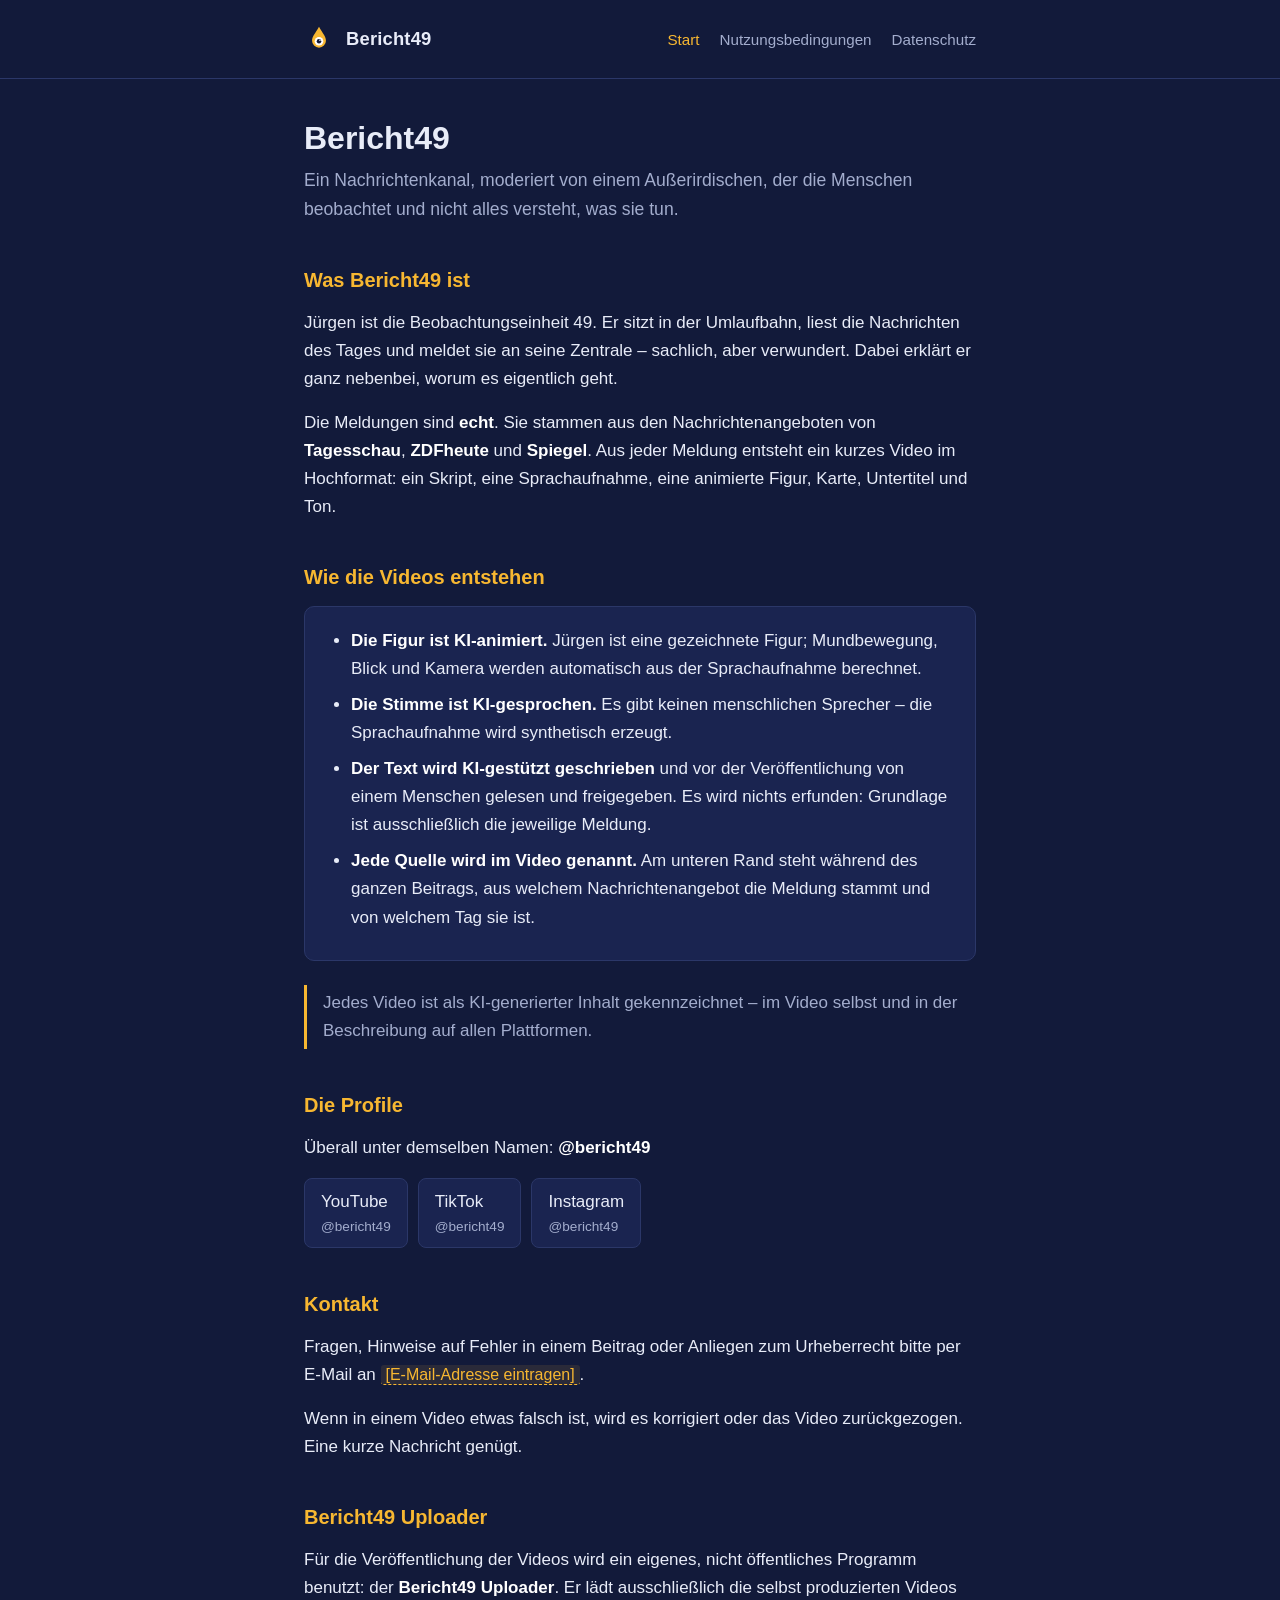
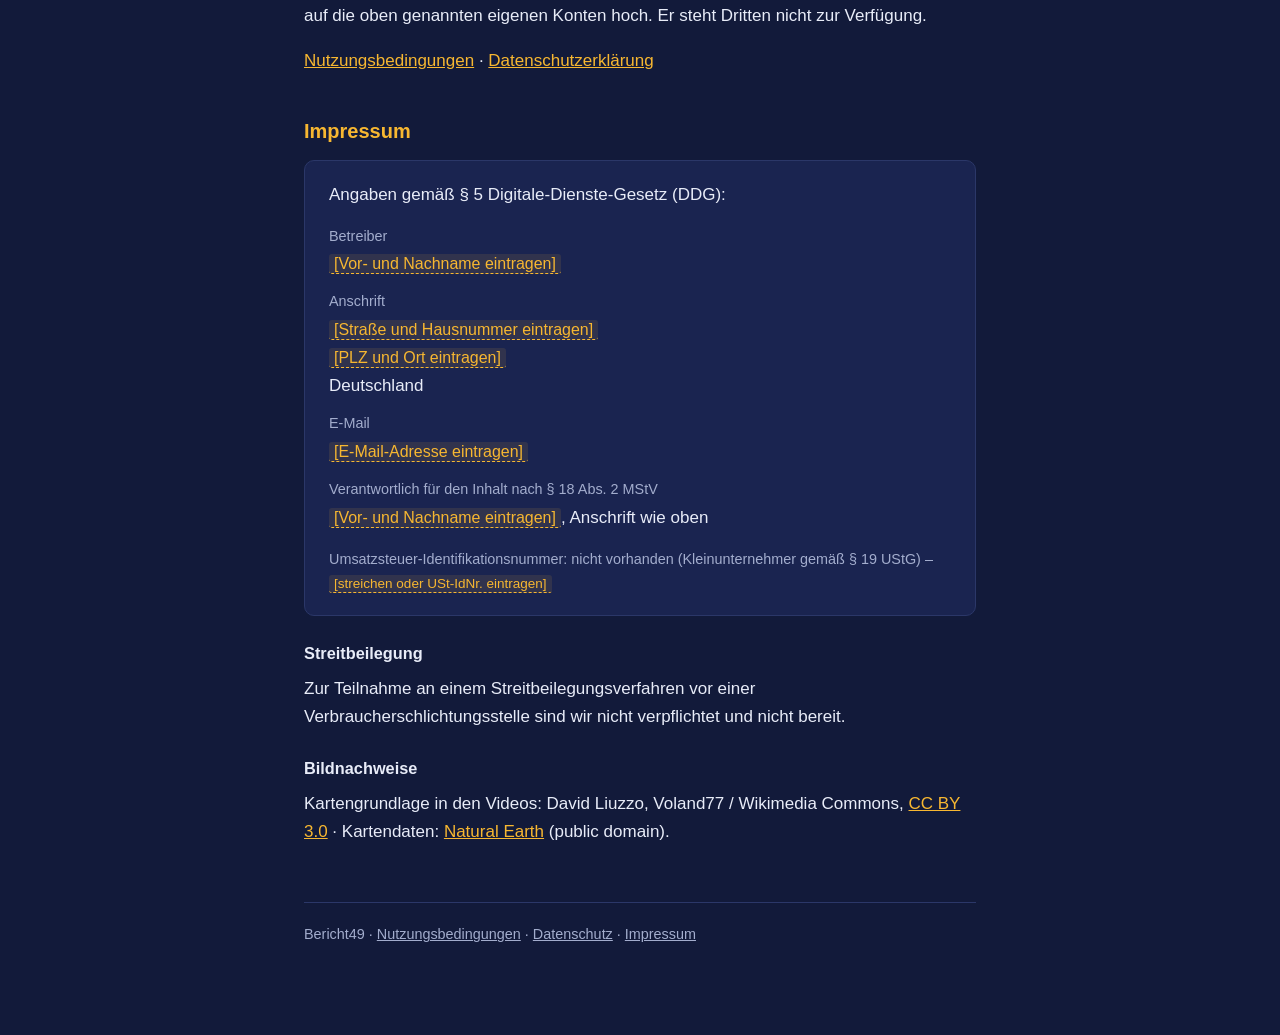
==== index.html @ 054619b0 "Bericht49: Startseite, Nutzungsbedingungen, Datenschutz" ====
<!DOCTYPE html>
<html lang="de">
<head>
<meta charset="utf-8">
<meta name="viewport" content="width=device-width, initial-scale=1">
<title>Bericht49 – Nachrichten aus der Umlaufbahn</title>
<meta name="description" content="Bericht49 ist ein Nachrichtenkanal mit einem animierten Alien-Moderator. Echte Meldungen aus Tagesschau, ZDFheute und Spiegel, KI-animiert und KI-gesprochen.">
<link rel="stylesheet" href="style.css">
<link rel="icon" href="data:image/svg+xml,%3Csvg xmlns='http://www.w3.org/2000/svg' viewBox='0 0 32 32'%3E%3Crect width='32' height='32' rx='6' fill='%23121a3a'/%3E%3Cpath d='M16 4c4 7 7 10 7 14a7 7 0 0 1-14 0c0-4 3-7 7-14z' fill='%23f7b731'/%3E%3Ccircle cx='16' cy='18' r='4.5' fill='%23fff'/%3E%3Ccircle cx='16' cy='18' r='2.4' fill='%23121a3a'/%3E%3C/svg%3E">
</head>
<body>

<header>
  <div class="kopf">
    <a class="marke" href="index.html">
      <svg width="30" height="30" viewBox="0 0 32 32" aria-hidden="true">
        <path d="M16 3c4.2 7.4 7.4 10.6 7.4 14.8a7.4 7.4 0 0 1-14.8 0C8.6 13.6 11.8 10.4 16 3z" fill="#f7b731"/>
        <circle cx="16" cy="18.4" r="4.6" fill="#fff"/>
        <circle cx="16" cy="18.4" r="2.4" fill="#121a3a"/>
        <circle cx="17" cy="17.4" r="0.8" fill="#fff"/>
      </svg>
      Bericht49
    </a>
    <nav>
      <a href="index.html" aria-current="page">Start</a>
      <a href="terms.html">Nutzungsbedingungen</a>
      <a href="privacy.html">Datenschutz</a>
    </nav>
  </div>
</header>

<main class="rahmen">

  <h1>Bericht49</h1>
  <p class="vorspann">
    Ein Nachrichtenkanal, moderiert von einem Außerirdischen, der die Menschen
    beobachtet und nicht alles versteht, was sie tun.
  </p>

  <h2>Was Bericht49 ist</h2>
  <p>
    Jürgen ist die Beobachtungseinheit 49. Er sitzt in der Umlaufbahn, liest
    die Nachrichten des Tages und meldet sie an seine Zentrale – sachlich, aber
    verwundert. Dabei erklärt er ganz nebenbei, worum es eigentlich geht.
  </p>
  <p>
    Die Meldungen sind <strong>echt</strong>. Sie stammen aus den
    Nachrichtenangeboten von <strong>Tagesschau</strong>,
    <strong>ZDFheute</strong> und <strong>Spiegel</strong>. Aus jeder Meldung
    entsteht ein kurzes Video im Hochformat: ein Skript, eine Sprachaufnahme,
    eine animierte Figur, Karte, Untertitel und Ton.
  </p>

  <h2>Wie die Videos entstehen</h2>
  <div class="karte">
    <ul>
      <li><strong>Die Figur ist KI-animiert.</strong> Jürgen ist eine
        gezeichnete Figur; Mundbewegung, Blick und Kamera werden automatisch
        aus der Sprachaufnahme berechnet.</li>
      <li><strong>Die Stimme ist KI-gesprochen.</strong> Es gibt keinen
        menschlichen Sprecher – die Sprachaufnahme wird synthetisch
        erzeugt.</li>
      <li><strong>Der Text wird KI-gestützt geschrieben</strong> und vor der
        Veröffentlichung von einem Menschen gelesen und freigegeben. Es wird
        nichts erfunden: Grundlage ist ausschließlich die jeweilige
        Meldung.</li>
      <li><strong>Jede Quelle wird im Video genannt.</strong> Am unteren Rand
        steht während des ganzen Beitrags, aus welchem Nachrichtenangebot die
        Meldung stammt und von welchem Tag sie ist.</li>
    </ul>
  </div>
  <p class="hinweis">
    Jedes Video ist als KI-generierter Inhalt gekennzeichnet – im Video selbst
    und in der Beschreibung auf allen Plattformen.
  </p>

  <h2>Die Profile</h2>
  <p>Überall unter demselben Namen: <strong>@bericht49</strong></p>
  <ul class="profile">
    <li><a href="https://www.youtube.com/@bericht49" rel="me noopener" target="_blank">YouTube<span class="handle">@bericht49</span></a></li>
    <li><a href="https://www.tiktok.com/@bericht49" rel="me noopener" target="_blank">TikTok<span class="handle">@bericht49</span></a></li>
    <li><a href="https://www.instagram.com/bericht49/" rel="me noopener" target="_blank">Instagram<span class="handle">@bericht49</span></a></li>
  </ul>

  <h2>Kontakt</h2>
  <p>
    Fragen, Hinweise auf Fehler in einem Beitrag oder Anliegen zum Urheberrecht
    bitte per E-Mail an
    <span class="platzhalter">[E-Mail-Adresse eintragen]</span>.
  </p>
  <p>
    Wenn in einem Video etwas falsch ist, wird es korrigiert oder das Video
    zurückgezogen. Eine kurze Nachricht genügt.
  </p>

  <h2>Bericht49 Uploader</h2>
  <p>
    Für die Veröffentlichung der Videos wird ein eigenes, nicht öffentliches
    Programm benutzt: der <strong>Bericht49 Uploader</strong>. Er lädt
    ausschließlich die selbst produzierten Videos auf die oben genannten
    eigenen Konten hoch. Er steht Dritten nicht zur Verfügung.
  </p>
  <p>
    <a href="terms.html">Nutzungsbedingungen</a> ·
    <a href="privacy.html">Datenschutzerklärung</a>
  </p>

  <h2 id="impressum">Impressum</h2>
  <div class="karte">
    <p>Angaben gemäß § 5 Digitale-Dienste-Gesetz (DDG):</p>
    <dl>
      <dt>Betreiber</dt>
      <dd><span class="platzhalter">[Vor- und Nachname eintragen]</span></dd>
      <dt>Anschrift</dt>
      <dd>
        <span class="platzhalter">[Straße und Hausnummer eintragen]</span><br>
        <span class="platzhalter">[PLZ und Ort eintragen]</span><br>
        Deutschland
      </dd>
      <dt>E-Mail</dt>
      <dd><span class="platzhalter">[E-Mail-Adresse eintragen]</span></dd>
      <dt>Verantwortlich für den Inhalt nach § 18 Abs. 2 MStV</dt>
      <dd>
        <span class="platzhalter">[Vor- und Nachname eintragen]</span>,
        Anschrift wie oben
      </dd>
    </dl>
    <p class="stand">
      Umsatzsteuer-Identifikationsnummer: nicht vorhanden (Kleinunternehmer
      gemäß § 19 UStG) –
      <span class="platzhalter">[streichen oder USt-IdNr. eintragen]</span>
    </p>
  </div>

  <h3>Streitbeilegung</h3>
  <p>
    Zur Teilnahme an einem Streitbeilegungsverfahren vor einer
    Verbraucherschlichtungsstelle sind wir nicht verpflichtet und nicht bereit.
  </p>

  <h3>Bildnachweise</h3>
  <p>
    Kartengrundlage in den Videos: David Liuzzo, Voland77 / Wikimedia Commons,
    <a href="https://creativecommons.org/licenses/by/3.0/deed.de" rel="noopener" target="_blank">CC BY 3.0</a> ·
    Kartendaten: <a href="https://www.naturalearthdata.com/" rel="noopener" target="_blank">Natural Earth</a> (public domain).
  </p>

  <footer>
    <p>
      Bericht49 ·
      <a href="terms.html">Nutzungsbedingungen</a> ·
      <a href="privacy.html">Datenschutz</a> ·
      <a href="#impressum">Impressum</a>
    </p>
  </footer>

</main>

</body>
</html>
---- style.css ----
/* Bericht49 – Kanalfarben aus engine/config.py:
   Hintergrund #121a3a (BG_COLOR), Akzent #f7b731 (KANALGELB).
   Kein Framework, keine Schriftart von fremden Servern, kein Skript. */

:root {
  --bg: #121a3a;
  --bg-karte: #1a2450;
  --akzent: #f7b731;
  --text: #e8ecf8;
  --text-leise: #a3adcd;
  --linie: #2b3768;
}

* { box-sizing: border-box; }

html { -webkit-text-size-adjust: 100%; }

body {
  margin: 0;
  padding: 0;
  background: var(--bg);
  color: var(--text);
  font-family: -apple-system, BlinkMacSystemFont, "Segoe UI", Roboto,
               "Helvetica Neue", Arial, sans-serif;
  font-size: 17px;
  line-height: 1.65;
}

.rahmen {
  max-width: 720px;
  margin: 0 auto;
  padding: 0 24px 72px;
}

/* --- Kopf ------------------------------------------------------------- */

header {
  border-bottom: 1px solid var(--linie);
  margin-bottom: 40px;
}

.kopf {
  max-width: 720px;
  margin: 0 auto;
  padding: 24px;
  display: flex;
  align-items: center;
  gap: 14px;
  flex-wrap: wrap;
}

.marke {
  display: flex;
  align-items: center;
  gap: 12px;
  text-decoration: none;
  color: var(--text);
  font-weight: 700;
  font-size: 1.15rem;
  letter-spacing: 0.01em;
}

.marke:hover { color: var(--akzent); }

.marke svg { display: block; flex: none; }

nav {
  margin-left: auto;
  display: flex;
  gap: 20px;
  font-size: 0.95rem;
}

nav a {
  color: var(--text-leise);
  text-decoration: none;
}

nav a:hover,
nav a[aria-current="page"] {
  color: var(--akzent);
}

/* --- Text ------------------------------------------------------------- */

h1 {
  font-size: 2rem;
  line-height: 1.2;
  margin: 0 0 8px;
}

h2 {
  font-size: 1.25rem;
  margin: 40px 0 12px;
  color: var(--akzent);
}

h3 {
  font-size: 1.02rem;
  margin: 24px 0 8px;
}

.vorspann {
  font-size: 1.1rem;
  color: var(--text-leise);
  margin: 0 0 32px;
}

p { margin: 0 0 16px; }

ul { margin: 0 0 16px; padding-left: 22px; }
li { margin-bottom: 8px; }

a { color: var(--akzent); }

strong { color: #fff; }

/* --- Bausteine -------------------------------------------------------- */

.karte {
  background: var(--bg-karte);
  border: 1px solid var(--linie);
  border-radius: 10px;
  padding: 20px 24px;
  margin: 0 0 24px;
}

.karte p:last-child,
.karte ul:last-child { margin-bottom: 0; }

.hinweis {
  border-left: 3px solid var(--akzent);
  padding: 4px 0 4px 16px;
  color: var(--text-leise);
  margin: 0 0 24px;
}

/* Platzhalter, die der Betreiber noch eintragen muss. Sie sollen ins Auge
   springen -- eine Datenschutzerklaerung ohne Verantwortlichen ist keine. */
.platzhalter {
  color: var(--akzent);
  background: rgba(247, 183, 49, 0.1);
  border-bottom: 1px dashed var(--akzent);
  padding: 1px 5px;
  border-radius: 3px;
  font-size: 0.94em;
  white-space: nowrap;
}

.profile {
  list-style: none;
  padding: 0;
  display: flex;
  flex-wrap: wrap;
  gap: 10px;
}

.profile li { margin: 0; }

.profile a {
  display: inline-block;
  border: 1px solid var(--linie);
  background: var(--bg-karte);
  border-radius: 8px;
  padding: 9px 16px;
  text-decoration: none;
  color: var(--text);
}

.profile a:hover {
  border-color: var(--akzent);
  color: var(--akzent);
}

.profile .handle {
  display: block;
  color: var(--text-leise);
  font-size: 0.85rem;
}

.profile a:hover .handle { color: var(--akzent); }

dl { margin: 0 0 16px; }
dt { color: var(--text-leise); font-size: 0.9rem; margin-top: 12px; }
dd { margin: 2px 0 0; }

.stand {
  color: var(--text-leise);
  font-size: 0.9rem;
}

footer {
  border-top: 1px solid var(--linie);
  margin-top: 56px;
  padding-top: 20px;
  color: var(--text-leise);
  font-size: 0.9rem;
}

footer a { color: var(--text-leise); }
footer a:hover { color: var(--akzent); }

@media (max-width: 560px) {
  body { font-size: 16px; }
  h1 { font-size: 1.6rem; }
  nav { margin-left: 0; width: 100%; gap: 16px; }
}
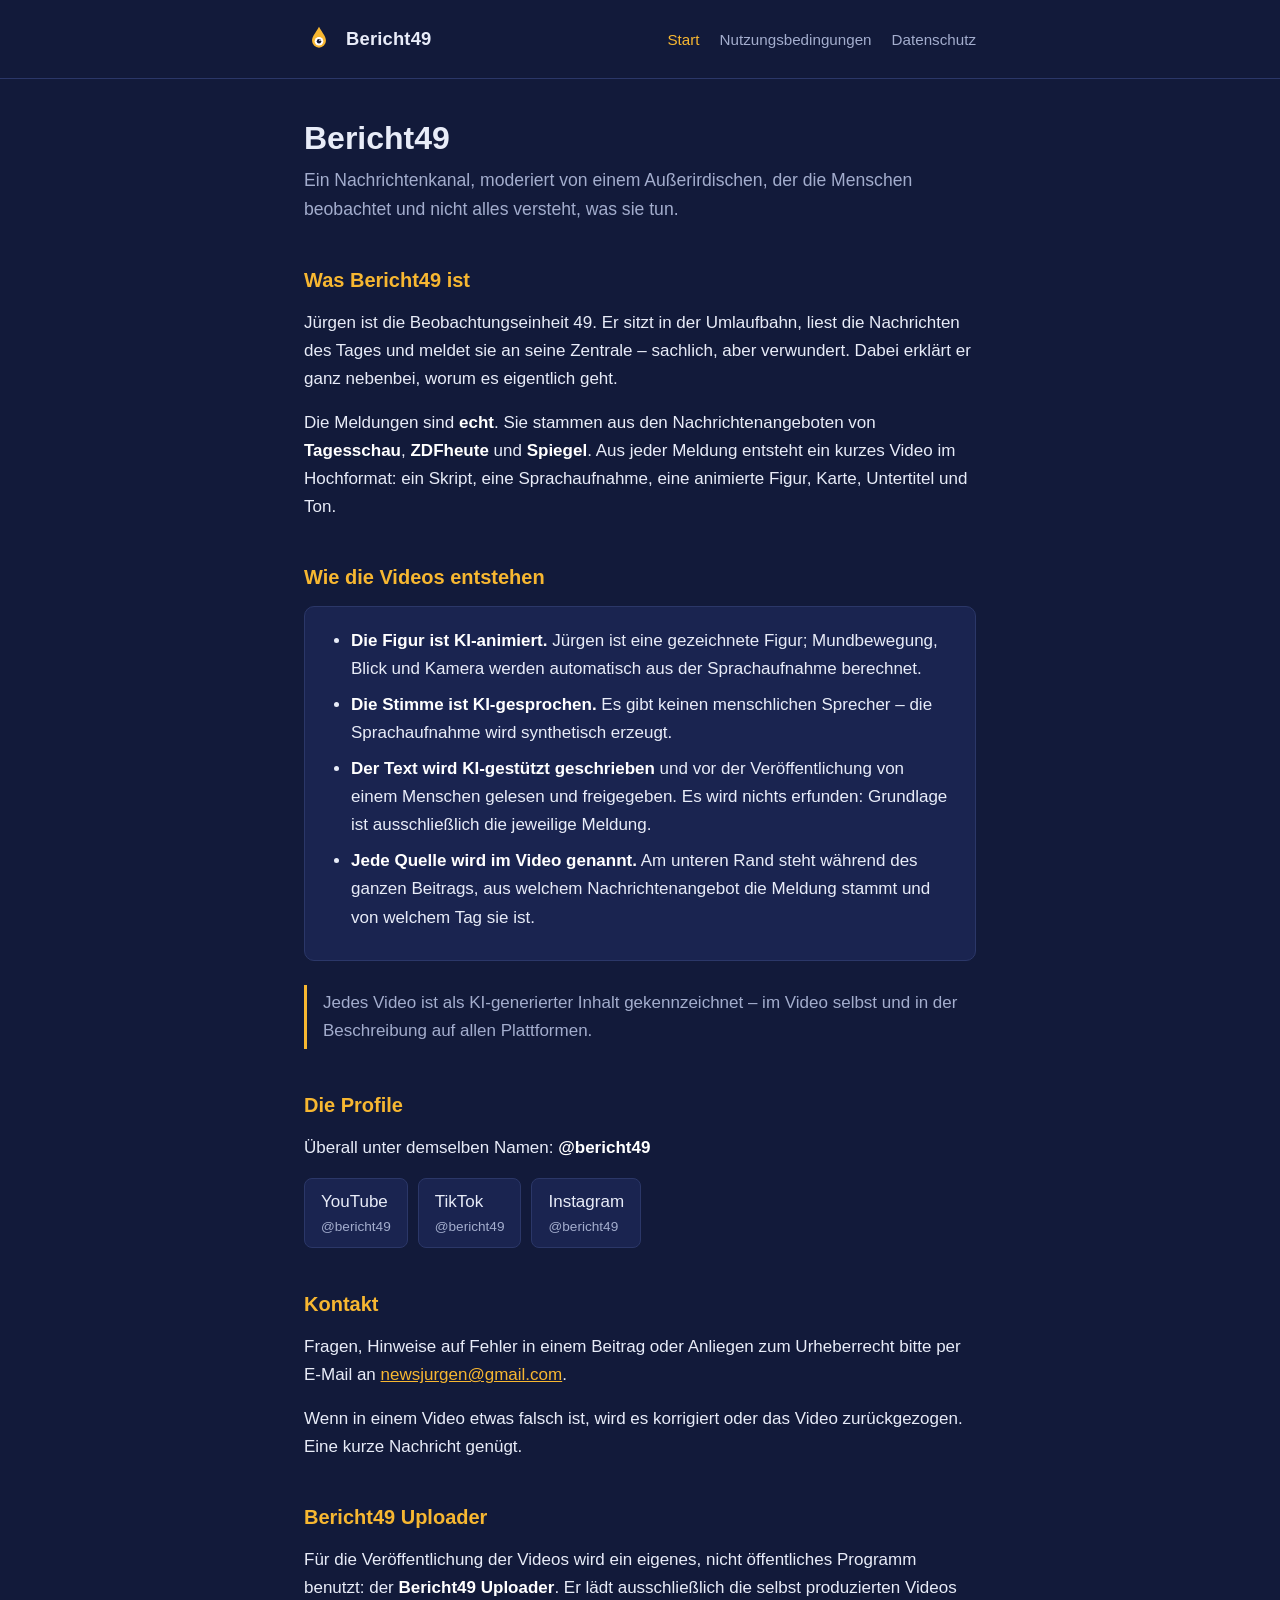
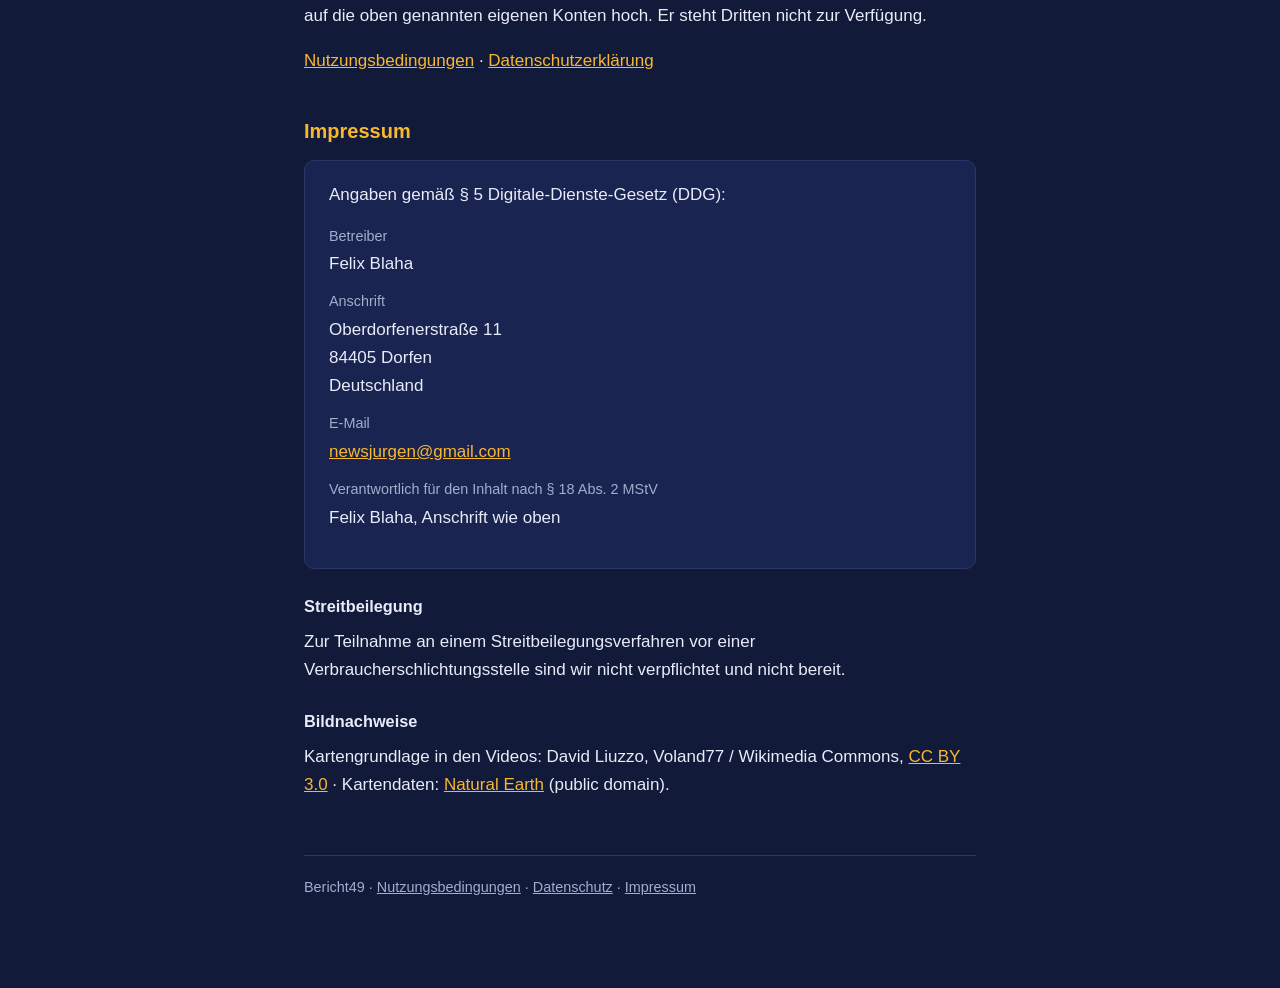
==== commit 7c9b4014: "Impressum, Verantwortlicher und Aufsichtsbehoerde eingetragen" ====
--- a/index.html
+++ b/index.html
@@ -86,7 +86,7 @@
   <p>
     Fragen, Hinweise auf Fehler in einem Beitrag oder Anliegen zum Urheberrecht
     bitte per E-Mail an
-    <span class="platzhalter">[E-Mail-Adresse eintragen]</span>.
+    <a href="mailto:newsjurgen@gmail.com">newsjurgen@gmail.com</a>.
   </p>
   <p>
     Wenn in einem Video etwas falsch ist, wird es korrigiert oder das Video
@@ -110,26 +110,20 @@
     <p>Angaben gemäß § 5 Digitale-Dienste-Gesetz (DDG):</p>
     <dl>
       <dt>Betreiber</dt>
-      <dd><span class="platzhalter">[Vor- und Nachname eintragen]</span></dd>
+      <dd>Felix Blaha</dd>
       <dt>Anschrift</dt>
       <dd>
-        <span class="platzhalter">[Straße und Hausnummer eintragen]</span><br>
-        <span class="platzhalter">[PLZ und Ort eintragen]</span><br>
+        Oberdorfenerstraße 11<br>
+        84405 Dorfen<br>
         Deutschland
       </dd>
       <dt>E-Mail</dt>
-      <dd><span class="platzhalter">[E-Mail-Adresse eintragen]</span></dd>
+      <dd><a href="mailto:newsjurgen@gmail.com">newsjurgen@gmail.com</a></dd>
       <dt>Verantwortlich für den Inhalt nach § 18 Abs. 2 MStV</dt>
       <dd>
-        <span class="platzhalter">[Vor- und Nachname eintragen]</span>,
-        Anschrift wie oben
+        Felix Blaha, Anschrift wie oben
       </dd>
     </dl>
-    <p class="stand">
-      Umsatzsteuer-Identifikationsnummer: nicht vorhanden (Kleinunternehmer
-      gemäß § 19 UStG) –
-      <span class="platzhalter">[streichen oder USt-IdNr. eintragen]</span>
-    </p>
   </div>
 
   <h3>Streitbeilegung</h3>
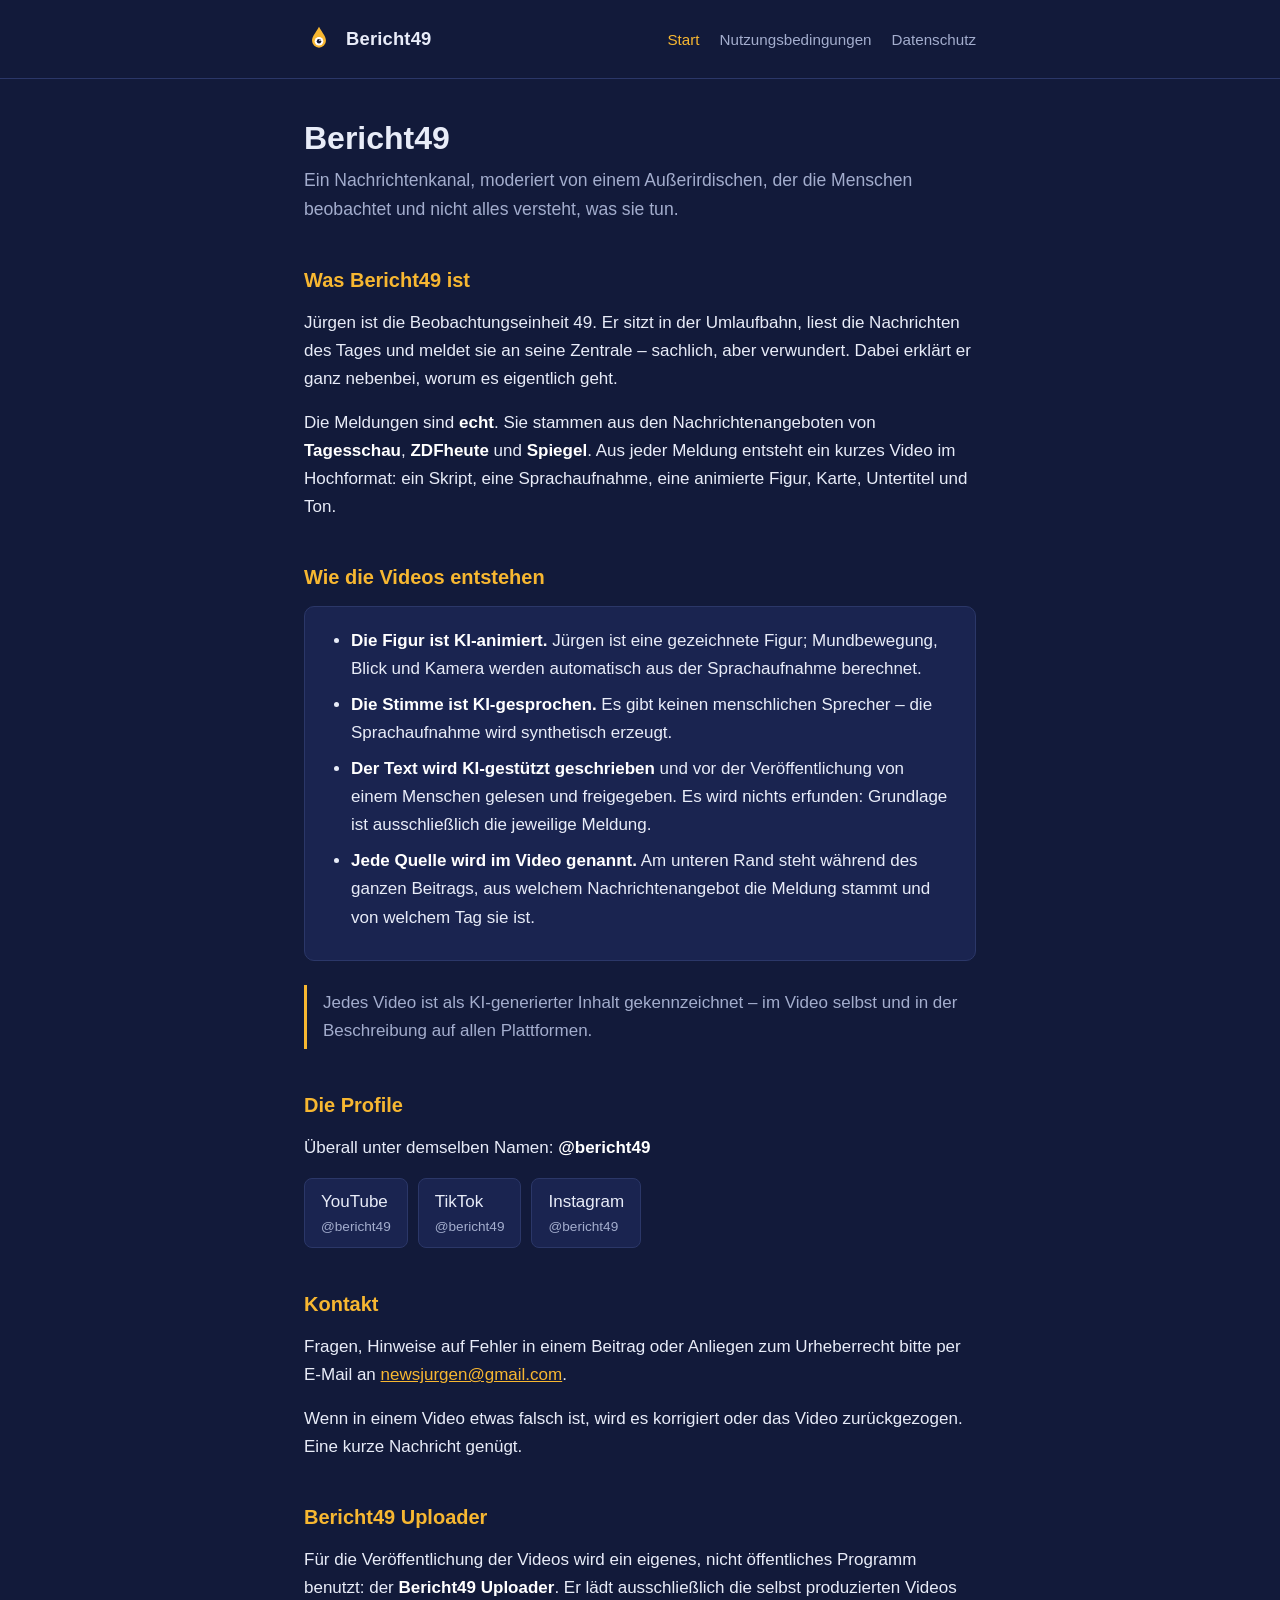
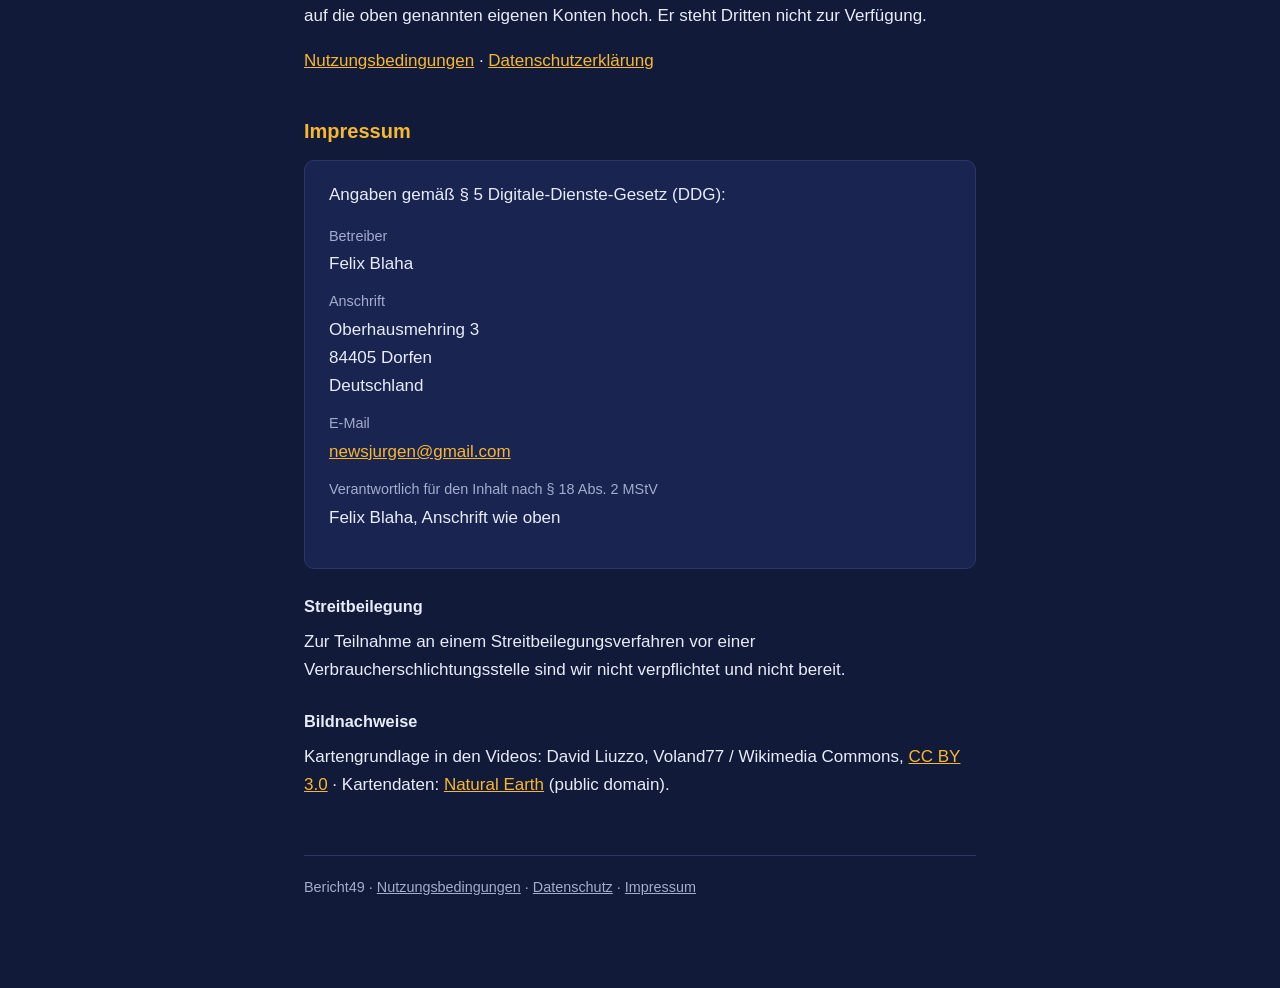
==== commit 5177cd99: "Anschrift korrigiert, TikTok-Signaturdatei ergaenzt" ====
--- a/index.html
+++ b/index.html
@@ -113,7 +113,7 @@
       <dd>Felix Blaha</dd>
       <dt>Anschrift</dt>
       <dd>
-        Oberdorfenerstraße 11<br>
+        Oberhausmehring 3<br>
         84405 Dorfen<br>
         Deutschland
       </dd>
